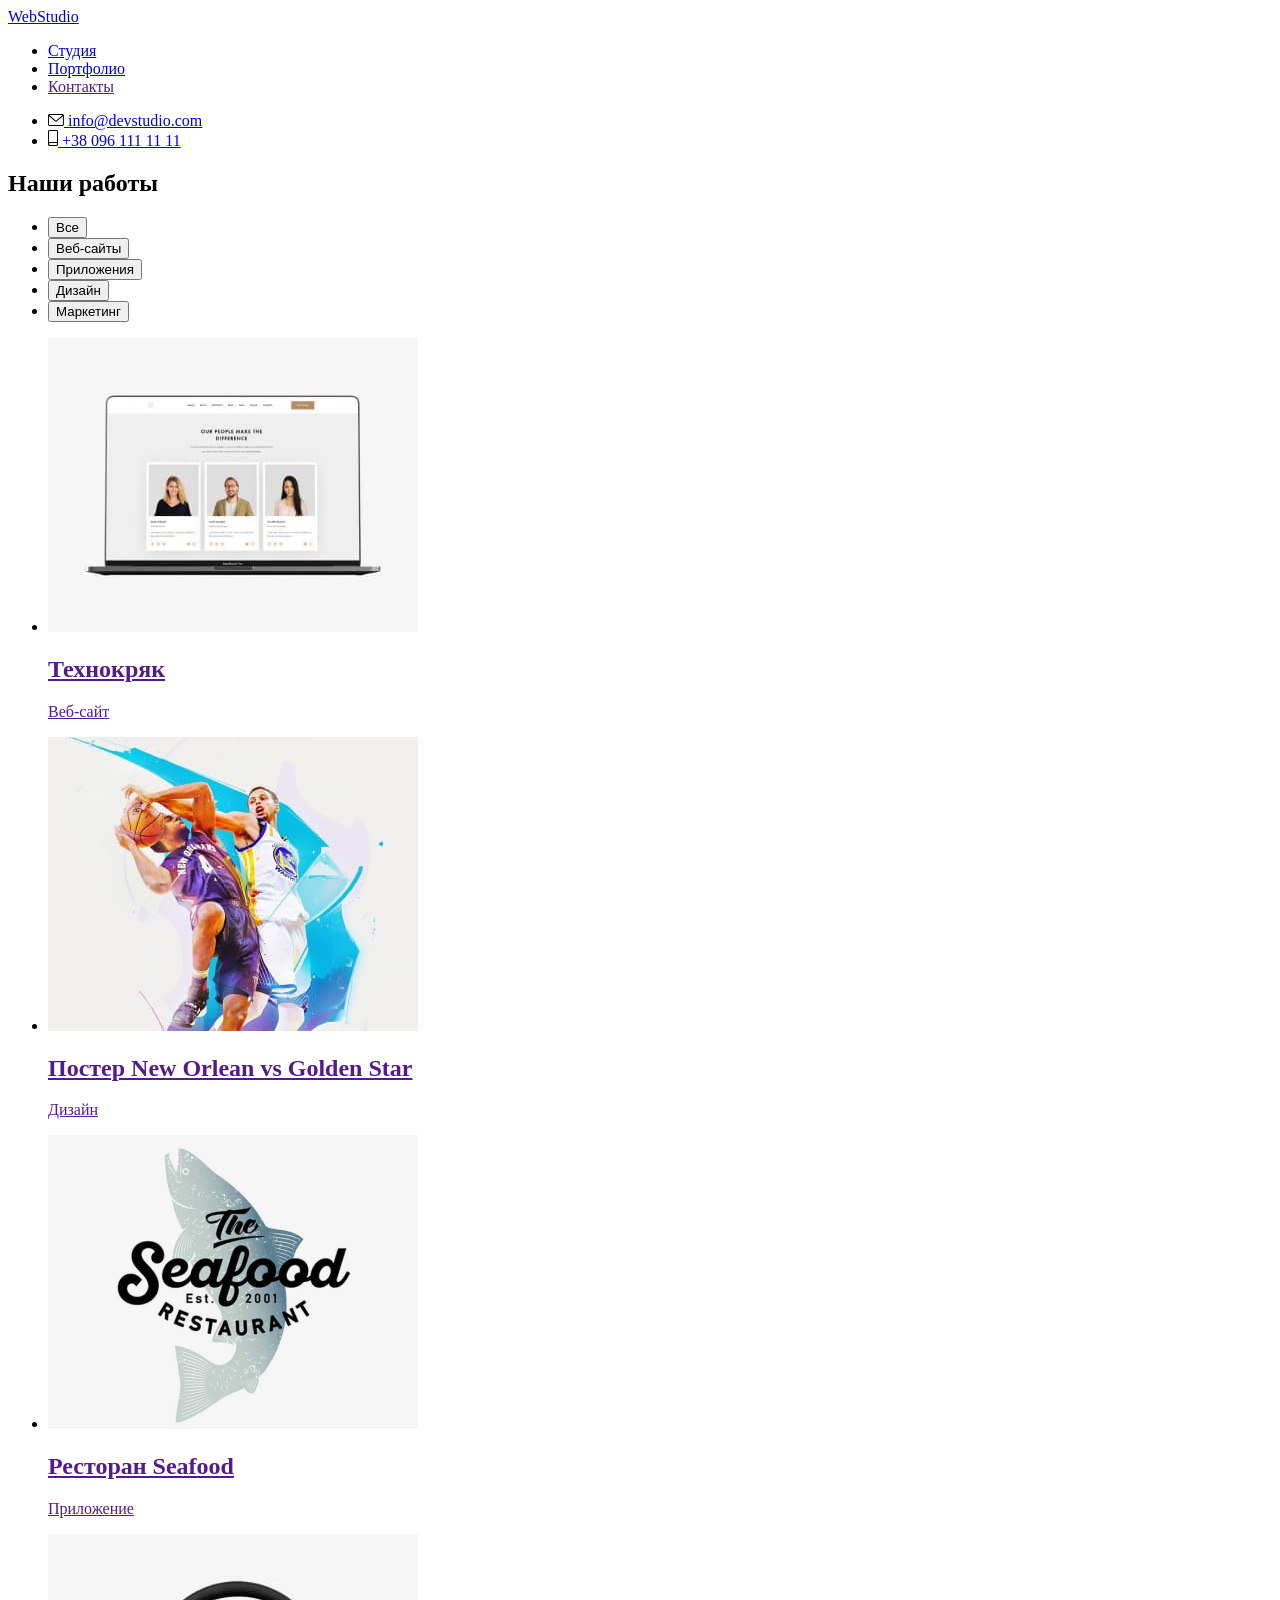
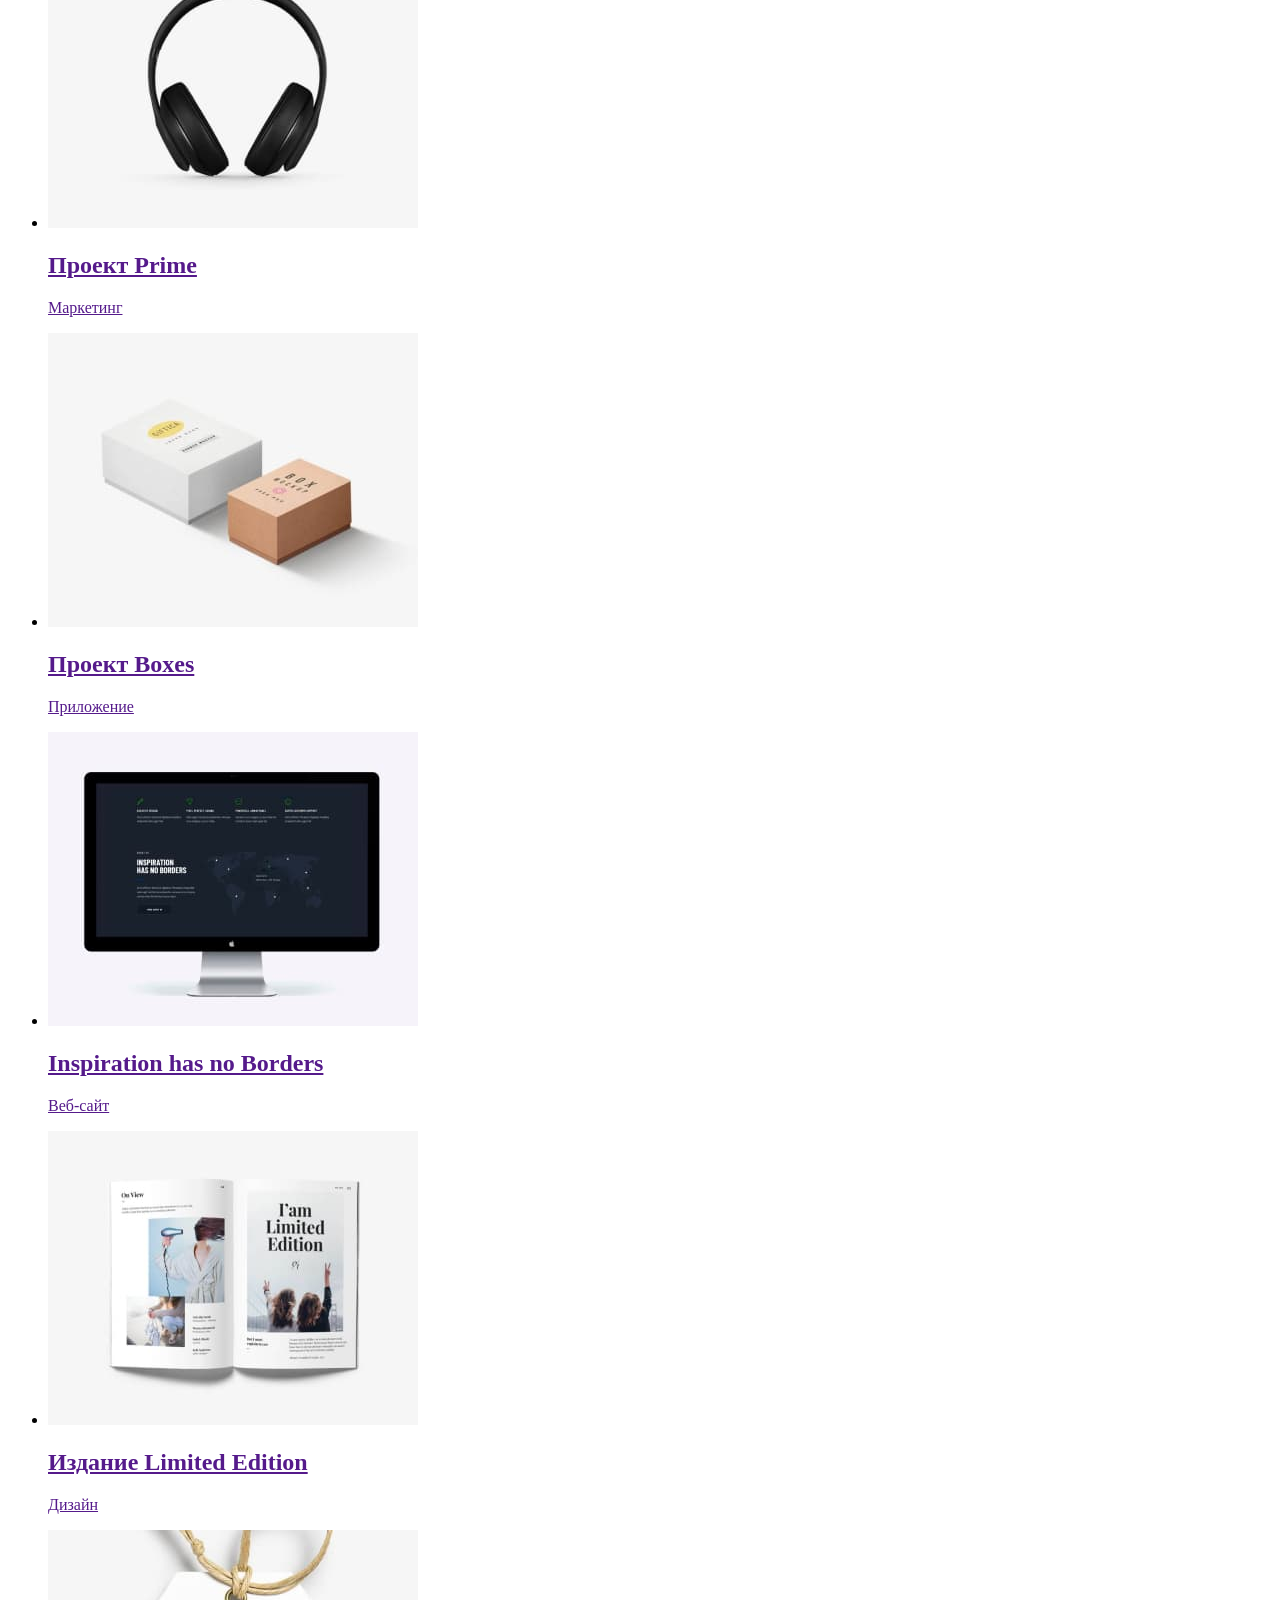
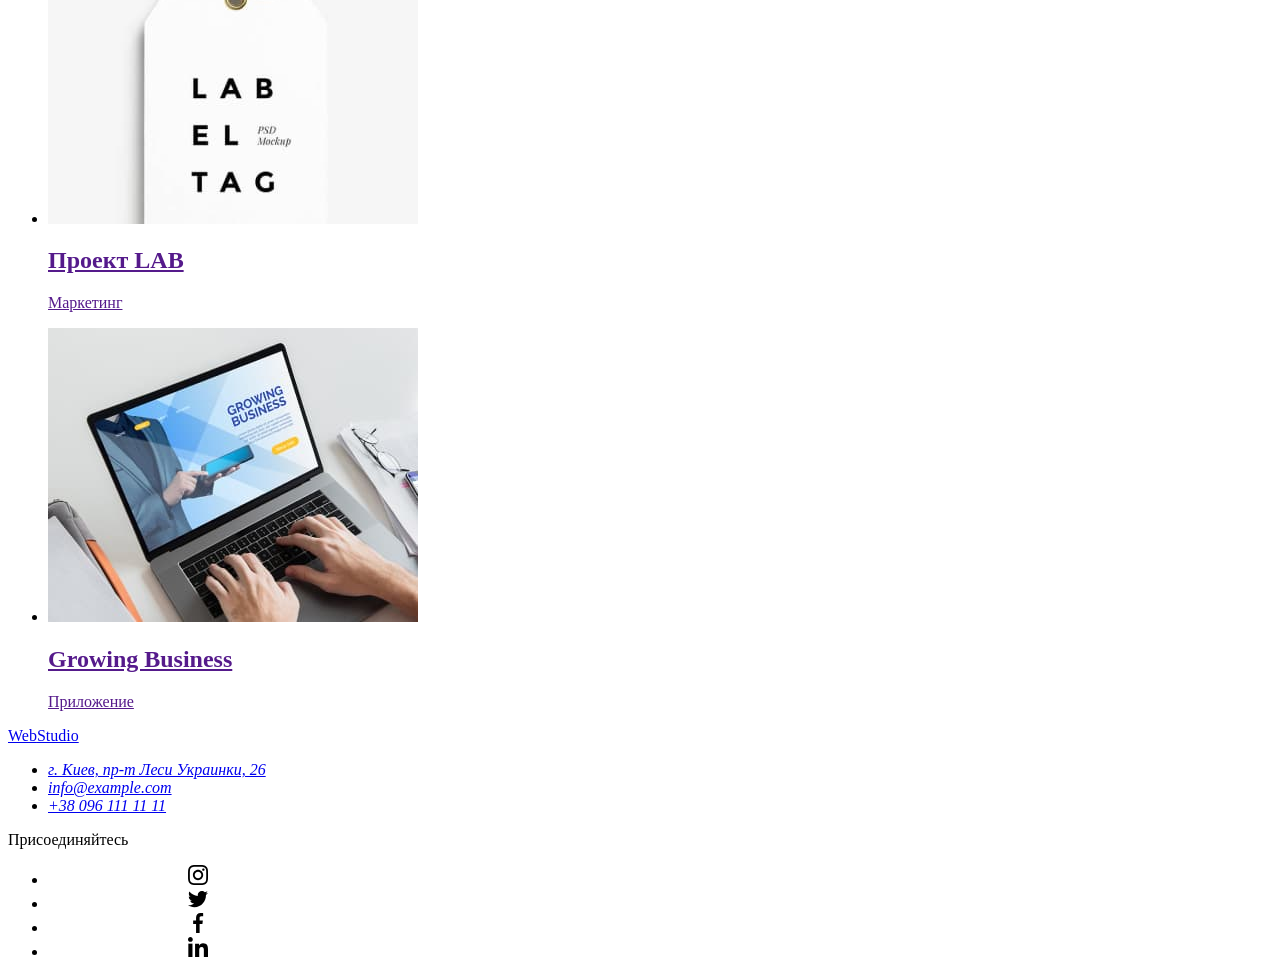
==== portfolio.html @ 6ce8a131 "Добавляет разметку Портфолио" ====
<!DOCTYPE html>
<html lang="ru">
<head>
    <meta charset="UTF-8">
    <meta http-equiv="X-UA-Compatible" content="IE=edge">
    <meta name="viewport" content="width=device-width, initial-scale=1.0">
    <title>Document</title>
    <link href="https://fonts.googleapis.com/css2?family=Raleway:wght@700&family=Roboto:wght@400;500;700;900&display=swap"
        rel="stylesheet">
    <link rel="stylesheet" href="https://github.com/sindresorhus/modern-normalize/blob/main/modern-normalize.css">
    <link rel="stylesheet" href="./css/styles.css">
</head>
<body>
        <!--Шапка сайта-->
    <header class="page-header">
        <nav class="container main-nav">
            <a href="./index.html" class="logo"><span>Web</span>Studio</a>
            <ul class="site-nav list">
                <li class="item"><a href="./index.html" class="link">Студия</a></li>
                <li class="item"><a href="./portfolio.html" class="link">Портфолио</a></li>
                <li class="item"><a href="" class="link">Контакты</a></li>
            </ul>
    
            <ul class="contacts list">
                <li class="item">
                    <a href="mailto:info@devstudio.com" class="contacts-link">
                        <svg class="icon-contacts" width="16" height="12">
                            <use href="./images/icon.svg#icon-envelope"></use>
                        </svg>
                        <span>info@devstudio.com</span>
                    </a>
                </li>
                <li class="item">
                    <a href="tel:+380961111111" class="contacts-link">
                        <svg class="icon-contacts" width="10" height="16">
                            <use href="./images/icon.svg#icon-smartphone"></use>
                        </svg>
                        <span>+38 096 111 11 11</span>
                    </a>
                </li>
            </ul>
        </nav>
    </header>

        <main>
            <!--Портфолио-->
            <section class="section">
                <div class="container container-filtr">
                <!--Смысловой заголовок, который скроется в css-->
                <h1 class="visually-hidden">Наши работы</h1>
                <ul class="filtr list">
                    <li class="filtr-button"><button type="button" class="button">Все</button></li>
                    <li class="filtr-button"><button type="button" class="button">Веб-сайты</button></li>
                    <li class="filtr-button"><button type="button" class="button">Приложения</button></li>
                    <li class="filtr-button"><button type="button" class="button">Дизайн</button></li>
                    <li class="filtr-button"><button type="button" class="button">Маркетинг</button></li>
                </ul>

                <ul class="list list-examples">
                    <li class="examples-elements">
                        <a href="">
                            <img src="./images/Технокряк.jpg" alt="Команда" width="370">
                            <div class="examples-text">
                            <h2 class="title-list">Технокряк</h2>
                            <p class="text">Веб-сайт</p>
                        </a>
                    </li>

                    <li class="examples-elements">
                        <a href="">
                            <img src="./images/Постер.jpg" alt="Два баскетболиста" width="370">  
                            <div class="examples-text">
                            <h2 class="title-list">Постер New Orlean vs Golden Star</h2>
                            <p class="text">Дизайн</p>
                            </div>
                        </a>
                    </li>

                    <li class="examples-elements">
                        <a href="">
                            <img src="./images/Ресторан.jpg" alt="Логотип ресторана с рыбой" width="370">
                            <div class="examples-text">
                            <h2 class="title-list">Ресторан Seafood</h2>
                            <p class="text">Приложение</p>
                            </div>
                        </a>
                    </li>

                    <li class="examples-elements">
                        <a href="">
                            <img src="./images/Prime.jpg" alt="Наушники" width="370">
                            <div class="examples-text">
                            <h2 class="title-list">Проект Prime</h2>
                            <p class="text">Маркетинг</p>
                            </div>
                        </a>
                    </li>

                    <li class="examples-elements">
                        <a href="">
                            <img src="./images/Boxes.jpg" alt="Коробка" width="370">
                            <div class="examples-text">
                            <h2 class="title-list">Проект Boxes</h2>
                            <p class="text">Приложение</p>
                            </div>
                        </a>
                    </li>

                    <li class="examples-elements">
                        <a href=""><img src="./images/Inspiration.jpg" alt="Экран компьютера" width="370">
                            <div class="examples-text">
                            <h2 class="title-list">Inspiration has no Borders</h2>
                            <p class="text">Веб-сайт</p>
                            </div>
                        </a>
                    </li>

                    <li class="examples-elements">
                        <a href="">
                            <img src="./images/Издание.jpg" alt="Книга" width="370">
                            <div class="examples-text">
                            <h2 class="title-list">Издание Limited Edition</h2>
                            <p class="text">Дизайн</p>
                            </div>
                        </a>
                    </li>

                    <li class="examples-elements">
                        <a href=""><img src="./images/Lab.jpg" alt="Бреллок" width="370">
                            <div class="examples-text">
                            <h2 class="title-list">Проект LAB</h2>
                            <p class="text">Маркетинг</p>
                            </div>
                        </a>
                    </li>

                    <li class="examples-elements">
                        <a href="">
                            <img src="./images/Growing.jpg" alt="Ноутбук" width="370"> 
                            <div class="examples-text">
                            <h2 class="title-list">Growing Business</h2>
                            <p class="text">Приложение</p>
                            </div>
                        </a>
                    </li>
                </ul>
                </div>

            </section>

        </main>

            <!--Футер-->
            <footer>
    <section class="footer">
        <div class="container footer-cont">
            <div class="footer-address">
            <a href="./index.html" class="logo footer"><span>Web</span>Studio</a>
            <address>
                <ul class="address list">
                    <li class="footer-item"><a href="https://google/maps/CWAaKW5dbzgjnJqV8" class="address-text">г. Киев, пр-т Леси Украинки, 26</a>
                    </li>
                    <li class="footer-item"><a href="mailto:info@example.com" class="footer-contacts">info@example.com</a></li>
                    <li class="footer-item"><a href="tel:+380961111111" class="footer-contacts">+38 096 111 11 11</a></li>
                </ul>
            </address>
        </div>

                    <div class="footer-socials join">
                        <p class="text-join">Присоединяйтесь</p>
                        <ul class="footer-join-list list">
                            <li class="footer-socials-item">
                                <a href="" class="footer-socials-link">
                                    <svg class="footer-socials-icon width=" 20" height="20">
                                        <use href="./images/icon.svg#icon-instagram-2"></use>
                                    </svg>
                                </a>
                            </li>
                            <li class="footer-socials-item">
                                <a href="" class="footer-socials-link">
                                    <svg class="footer-socials-icon width=" 20" height="20">
                                        <use href="./images/icon.svg#icon-twitter-1"></use>
                                    </svg>
                                </a>
                            </li>
                            <li class="footer-socials-item">
                                <a href="" class="footer-socials-link">
                                    <svg class="footer-socials-icon width=" 20" height="20">
                                        <use href="./images/icon.svg#icon-facebook-1"></use>
                                    </svg>
                                </a>
                            </li>
                            <li class="footer-socials-item">
                                <a href="" class="footer-socials-link">
                                    <svg class="footer-socials-icon width=" 20" height="20">
                                        <use href="./images/icon.svg#icon-linkedin-1"></use>
                                    </svg>
                                </a>
                            </li>
                        </ul>
                    </div>
        </div>
    </section>
    </footer>
</body>
</html>
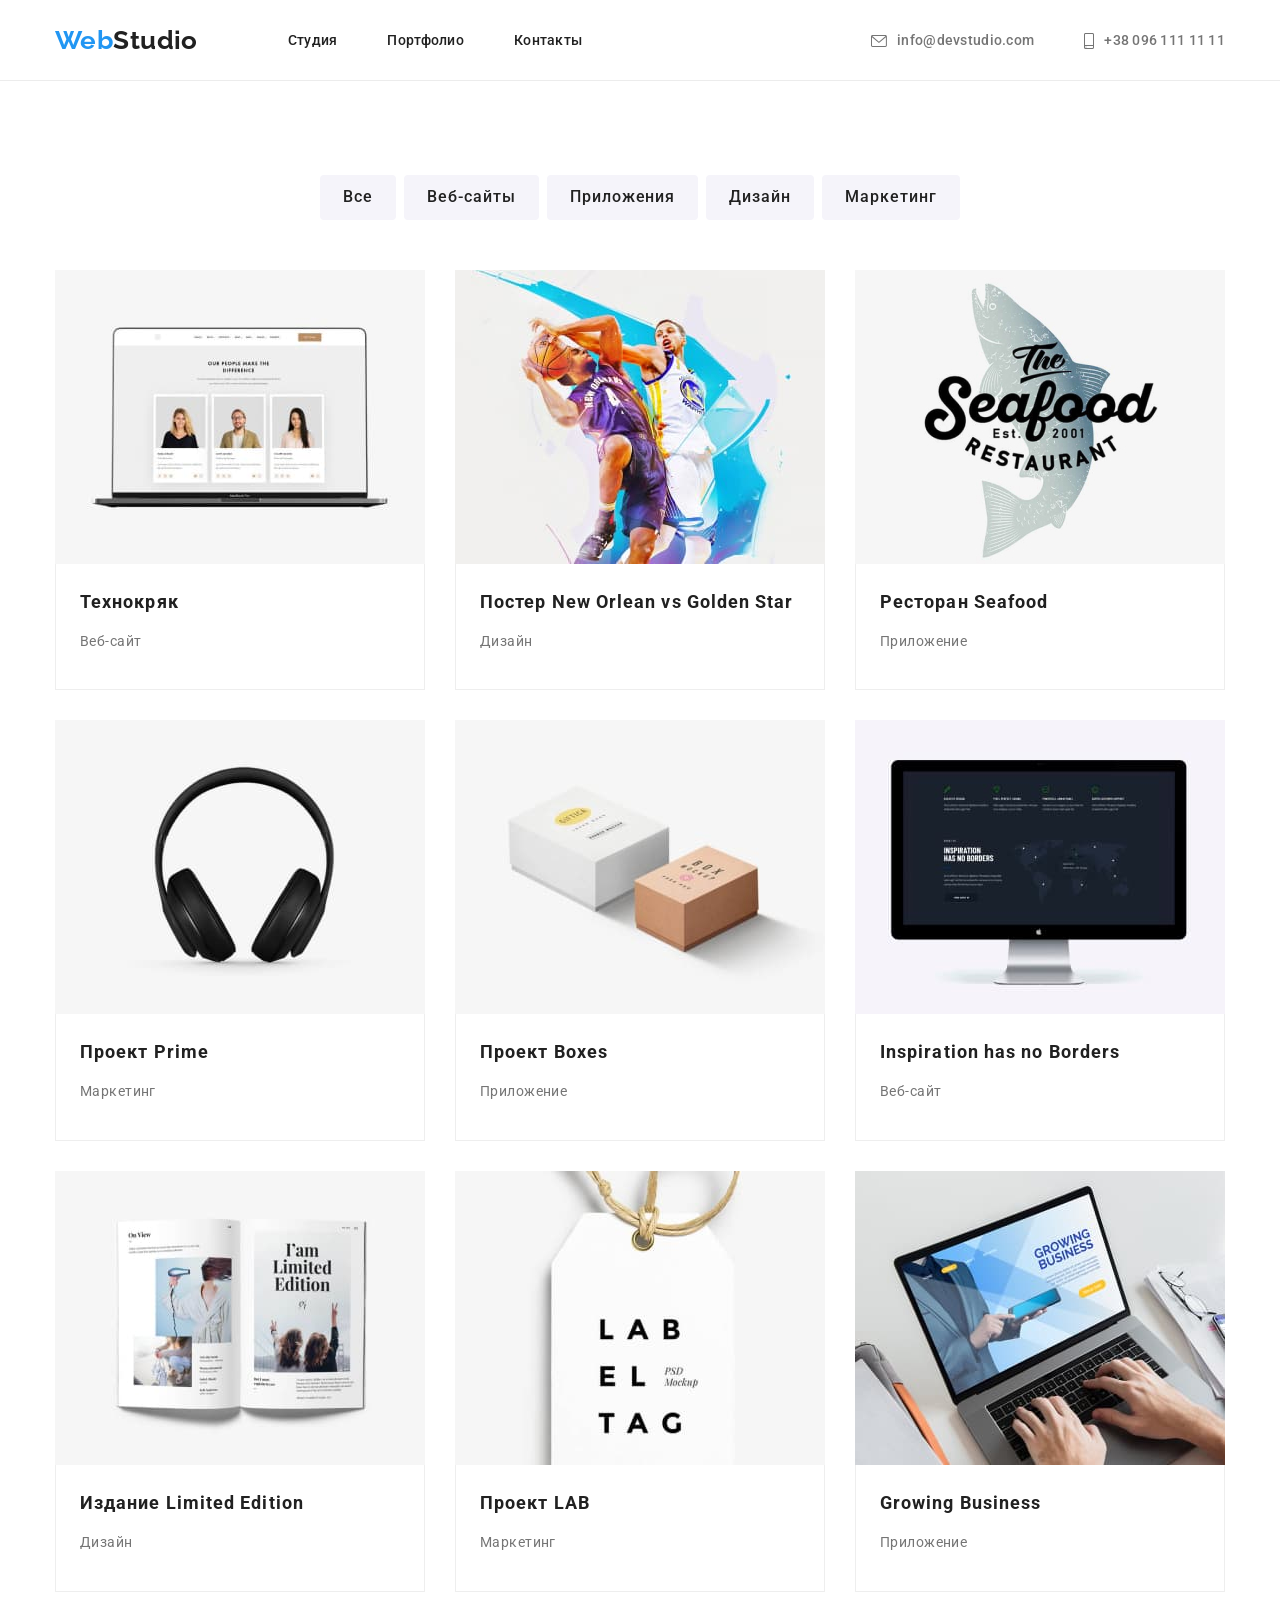
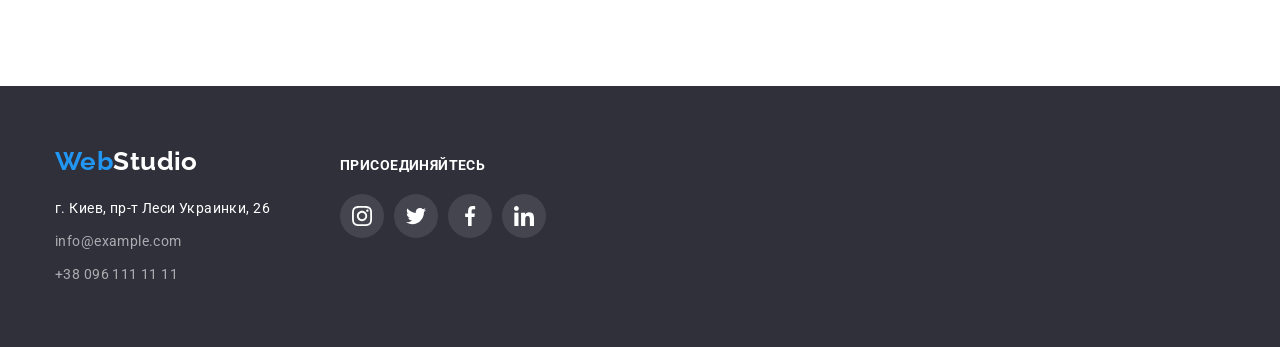
==== commit 75f8bf7f: "Добавляет разметку portfolio.html" ====
--- a/portfolio.html
+++ b/portfolio.html
@@ -58,16 +58,17 @@
 
                 <ul class="list list-examples">
                     <li class="examples-elements">
-                        <a href="">
+                        <a href="" class="examples-link">
                             <img src="./images/Технокряк.jpg" alt="Команда" width="370">
                             <div class="examples-text">
                             <h2 class="title-list">Технокряк</h2>
                             <p class="text">Веб-сайт</p>
-                        </a>
-                    </li>
-
-                    <li class="examples-elements">
-                        <a href="">
+                            </div>
+                        </a>
+                    </li>
+
+                    <li class="examples-elements">
+                        <a href="" class="examples-link">
                             <img src="./images/Постер.jpg" alt="Два баскетболиста" width="370">  
                             <div class="examples-text">
                             <h2 class="title-list">Постер New Orlean vs Golden Star</h2>
@@ -77,7 +78,7 @@
                     </li>
 
                     <li class="examples-elements">
-                        <a href="">
+                        <a href="" class="examples-link">
                             <img src="./images/Ресторан.jpg" alt="Логотип ресторана с рыбой" width="370">
                             <div class="examples-text">
                             <h2 class="title-list">Ресторан Seafood</h2>
@@ -87,7 +88,7 @@
                     </li>
 
                     <li class="examples-elements">
-                        <a href="">
+                        <a href="" class="examples-link">
                             <img src="./images/Prime.jpg" alt="Наушники" width="370">
                             <div class="examples-text">
                             <h2 class="title-list">Проект Prime</h2>
@@ -97,7 +98,7 @@
                     </li>
 
                     <li class="examples-elements">
-                        <a href="">
+                        <a href="" class="examples-link">
                             <img src="./images/Boxes.jpg" alt="Коробка" width="370">
                             <div class="examples-text">
                             <h2 class="title-list">Проект Boxes</h2>
@@ -107,7 +108,8 @@
                     </li>
 
                     <li class="examples-elements">
-                        <a href=""><img src="./images/Inspiration.jpg" alt="Экран компьютера" width="370">
+                        <a href="" class="examples-link">
+                            <img src="./images/Inspiration.jpg" alt="Экран компьютера" width="370">
                             <div class="examples-text">
                             <h2 class="title-list">Inspiration has no Borders</h2>
                             <p class="text">Веб-сайт</p>
@@ -116,7 +118,7 @@
                     </li>
 
                     <li class="examples-elements">
-                        <a href="">
+                        <a href="" class="examples-link">
                             <img src="./images/Издание.jpg" alt="Книга" width="370">
                             <div class="examples-text">
                             <h2 class="title-list">Издание Limited Edition</h2>
@@ -126,7 +128,8 @@
                     </li>
 
                     <li class="examples-elements">
-                        <a href=""><img src="./images/Lab.jpg" alt="Бреллок" width="370">
+                        <a href="" class="examples-link">
+                            <img src="./images/Lab.jpg" alt="Бреллок" width="370">
                             <div class="examples-text">
                             <h2 class="title-list">Проект LAB</h2>
                             <p class="text">Маркетинг</p>
@@ -135,7 +138,7 @@
                     </li>
 
                     <li class="examples-elements">
-                        <a href="">
+                        <a href="" class="examples-link">
                             <img src="./images/Growing.jpg" alt="Ноутбук" width="370"> 
                             <div class="examples-text">
                             <h2 class="title-list">Growing Business</h2>
@@ -158,10 +161,15 @@
             <a href="./index.html" class="logo footer"><span>Web</span>Studio</a>
             <address>
                 <ul class="address list">
-                    <li class="footer-item"><a href="https://google/maps/CWAaKW5dbzgjnJqV8" class="address-text">г. Киев, пр-т Леси Украинки, 26</a>
-                    </li>
-                    <li class="footer-item"><a href="mailto:info@example.com" class="footer-contacts">info@example.com</a></li>
-                    <li class="footer-item"><a href="tel:+380961111111" class="footer-contacts">+38 096 111 11 11</a></li>
+                    <li class="footer-item">
+                        <a href="https://google/maps/CWAaKW5dbzgjnJqV8" class="address-text">г. Киев, пр-т Леси Украинки, 26</a>
+                    </li>
+                    <li class="footer-item">
+                        <a href="mailto:info@example.com" class="footer-contacts">info@example.com</a>
+                    </li>
+                    <li class="footer-item">
+                        <a href="tel:+380961111111" class="footer-contacts">+38 096 111 11 11</a>
+                    </li>
                 </ul>
             </address>
         </div>
@@ -171,28 +179,28 @@
                         <ul class="footer-join-list list">
                             <li class="footer-socials-item">
                                 <a href="" class="footer-socials-link">
-                                    <svg class="footer-socials-icon width=" 20" height="20">
+                                    <svg class="footer-socials-icon" width="20" height="20">
                                         <use href="./images/icon.svg#icon-instagram-2"></use>
                                     </svg>
                                 </a>
                             </li>
                             <li class="footer-socials-item">
                                 <a href="" class="footer-socials-link">
-                                    <svg class="footer-socials-icon width=" 20" height="20">
+                                    <svg class="footer-socials-icon" width="20" height="20">
                                         <use href="./images/icon.svg#icon-twitter-1"></use>
                                     </svg>
                                 </a>
                             </li>
                             <li class="footer-socials-item">
                                 <a href="" class="footer-socials-link">
-                                    <svg class="footer-socials-icon width=" 20" height="20">
+                                    <svg class="footer-socials-icon" width="20" height="20">
                                         <use href="./images/icon.svg#icon-facebook-1"></use>
                                     </svg>
                                 </a>
                             </li>
                             <li class="footer-socials-item">
                                 <a href="" class="footer-socials-link">
-                                    <svg class="footer-socials-icon width=" 20" height="20">
+                                    <svg class="footer-socials-icon" width="20" height="20">
                                         <use href="./images/icon.svg#icon-linkedin-1"></use>
                                     </svg>
                                 </a>
--- a/css/styles.css
+++ b/css/styles.css
@@ -0,0 +1,600 @@
+:root {
+  --primary-background-color: #e5e5e5;
+  --secondary-background-color: #2f303a;
+  --team-background-color: #f5f4fa;
+  --primary-text-color: #757575;
+  --secondary-text-color: #212121;
+  --accent-color: #2196f3;
+  --hero-text-color: #ffffff;
+  --icon-color: #afb1b8;
+}
+
+html {
+  box-sizing: border-box;
+}
+
+*,
+*::before,
+*::after {
+  box-sizing: inherit;
+}
+
+body {
+  background-color: var(--hero-text-color);
+  color: var(--primary-text-color);
+
+  margin: 0;
+
+  font-family: Roboto, sans-serif;
+  font-size: 14px;
+  line-height: 1.7;
+  letter-spacing: 0.03em;
+}
+
+/* Утилиты */
+
+.container {
+  margin-left: auto;
+  margin-right: auto;
+  width: 1200px;
+  padding-left: 15px;
+  padding-right: 15px;
+}
+
+.section {
+  padding-top: 94px;
+  padding-bottom: 94px;
+}
+
+.list {
+  list-style: none;
+  margin: 0;
+  padding: 0;
+}
+
+h1,
+h2,
+h3,
+p {
+  margin: 0;
+  padding: 0;
+}
+
+.visually-hidden {
+  position: absolute;
+  width: 1px;
+  height: 1px;
+  margin: -1px;
+  padding: 0;
+  overflow: hidden;
+  border: 0;
+  clip: rect(0 0 0 0);
+}
+
+img {
+  display: block;
+  min-width: 100%;
+  height: auto;
+}
+
+/* Шапка сайта */
+
+.page-header {
+  background-color: var(--hero-text-color);
+
+  border-bottom: 1px solid #ececec;
+  padding-bottom: 24px;
+  padding-top: 25px;
+}
+
+/* Логотип */
+
+.logo {
+  color: var(--secondary-text-color);
+
+  display: block;
+
+  font-family: Raleway, sans-serif;
+  font-weight: 700;
+  font-size: 26px;
+  line-height: 1.2;
+  text-decoration: none;
+}
+
+.logo span {
+  color: var(--accent-color);
+  margin-bottom: 25px;
+}
+
+/* Навигация */
+
+.main-nav {
+  display: flex;
+  align-items: center;
+}
+
+.site-nav {
+  display: flex;
+  margin-left: 90px;
+}
+
+.site-nav .link {
+  display: block;
+
+  color: var(--secondary-text-color);
+  font-family: Roboto, sans-serif;
+  font-weight: 500;
+  font-size: 14px;
+  line-height: 1.2;
+  letter-spacing: 0.02em;
+  text-decoration: none;
+}
+
+.site-nav .link:hover,
+.site-nav .link:focus {
+  color: var(--accent-color);
+}
+
+.site-nav .item + .item {
+  margin-left: 50px;
+}
+
+.contacts {
+  margin-left: auto;
+  display: flex;
+}
+
+.contacts-link {
+  font-family: Roboto, sans-serif;
+  font-weight: 500;
+  font-size: 14px;
+  line-height: 1.2;
+  letter-spacing: 0.02em;
+  text-decoration: none;
+  display: flex;
+  align-items: center;
+  color: var(--primary-text-color);
+}
+
+.icon-contacts {
+  fill: currentColor;
+
+  margin-right: 10px;
+}
+
+.contacts-link:hover,
+.contacts-link:focus {
+  color: var(--accent-color);
+}
+
+.contacts .item + .item {
+  margin-left: 50px;
+}
+
+/* Герой */
+
+.hero {
+  text-align: center;
+  padding-top: 200px;
+  padding-bottom: 200px;
+
+  max-width: 1600px;
+  height: 600px;
+  margin-left: auto;
+  margin-right: auto;
+
+  background-image: linear-gradient(
+      to right,
+      rgba(47, 48, 58, 0.4),
+      rgba(47, 48, 58, 0.4)
+    ),
+    url(../images/overlay.jpg);
+  background-repeat: no-repeat;
+  background-position: center;
+  background-size: cover;
+  background-color: var(--secondary-background-color);
+}
+.hero-title {
+  color: var(--hero-text-color);
+
+  width: 696px;
+  margin: 0 auto;
+  margin-bottom: 30px;
+
+  font-weight: 900;
+  font-size: 44px;
+  line-height: 1.36;
+  letter-spacing: 0.06em;
+  text-transform: uppercase;
+}
+
+.button-hero {
+  margin-left: auto;
+  margin-right: auto;
+  min-width: 200px;
+  padding-top: 10px;
+  padding-right: 32px;
+  padding-bottom: 10px;
+  padding-left: 32px;
+
+  color: var(--hero-text-color);
+  background-color: var(--accent-color);
+
+  display: inline-block;
+  border-radius: 4px;
+  border: 1px solid transparent;
+
+  font-family: Roboto, sans-serif;
+  font-weight: 700;
+  font-size: 16px;
+  line-height: 1.9;
+  letter-spacing: 0.06em;
+  align-items: center;
+  text-align: center;
+
+  box-shadow: 0px 4px 4px rgba(0, 0, 0, 0.15);
+  border-width: 0px;
+}
+
+/* Наши преимущества */
+section.section.features {
+  padding-bottom: 0;
+}
+.list.features {
+  display: flex;
+}
+
+.item-features {
+  width: 270px;
+}
+
+.list.features .item-features + .item-features {
+  margin-left: 30px;
+}
+
+.title {
+  color: var(--secondary-text-color);
+
+  margin-bottom: 10px;
+
+  font-weight: 700;
+  font-size: 14px;
+  line-height: 1.14;
+  text-transform: uppercase;
+}
+
+.features-link {
+}
+
+.features-svg {
+  margin-bottom: 30px;
+
+  width: 270px;
+  height: 120px;
+  border-radius: 4px;
+  background-color: var(--team-background-color);
+  display: flex;
+  align-items: center;
+  justify-content: center;
+}
+
+.item-features + .item-features {
+  margin-left: 30px;
+}
+
+/* Чем мы занимаемся */
+
+.section-title {
+  color: var(--secondary-text-color);
+
+  padding-top: 0;
+  text-align: center;
+  margin-bottom: 50px;
+
+  font-weight: 700;
+  font-size: 36px;
+  line-height: 1.16;
+}
+
+.title-team {
+  color: var(--secondary-text-color);
+
+  font-weight: 500;
+  font-size: 16px;
+  line-height: 1.18;
+}
+
+.list.img {
+  display: flex;
+}
+
+.list.img .item-list + .item-list {
+  margin-left: 30px;
+}
+
+/* Наша команда */
+
+.section-team {
+  background-color: var(--team-background-color);
+}
+
+.list.profession {
+  display: flex;
+  text-align: center;
+}
+
+.list.profession .item-profession + .item-profession {
+  margin-left: 30px;
+}
+
+.item-profession {
+  background-color: var(--hero-text-color);
+  width: 270px;
+  box-shadow: 0px 1px 3px rgba(0, 0, 0, 0.12);
+  border-radius: 0px 0px 4px 4px;
+  border-width: 0px;
+}
+
+.list-group-team {
+  padding-top: 30px;
+  padding-bottom: 30px;
+}
+
+.title-team {
+  margin-bottom: 10px;
+  text-align: center;
+}
+
+.team-socials-list {
+  display: flex;
+  justify-content: center;
+}
+
+.team-socils-link {
+  width: 44px;
+  height: 44px;
+  background-color: var(--hero-text-color);
+  border-radius: 50%;
+  display: flex;
+  align-items: center;
+  justify-content: center;
+  color: var(--icon-color);
+}
+
+.team-socials-icon {
+  fill: currentColor;
+}
+
+.team-socils-link:hover,
+.team-socils-link:focus {
+  background-color: var(--accent-color);
+  color: var(--hero-text-color);
+}
+
+.team-socials-item + .team-socials-item {
+  margin-left: 10px;
+}
+
+/* Постоянные клиенты */
+
+.clients-list {
+  display: flex;
+}
+
+.item-clients-link {
+  width: 170px;
+  height: 92px;
+  border: 1px solid #afb1b8;
+  box-sizing: border-box;
+  border-radius: 4px;
+  display: flex;
+  align-items: center;
+  justify-content: center;
+  color: #afb1b8;
+}
+
+.icon-clients {
+  fill: currentColor;
+}
+
+.item-clients-link:hover,
+.item-clients-link:hover {
+  color: var(--accent-color);
+  border-color: var(--accent-color);
+}
+.item-clients + .item-clients {
+  margin-left: 30px;
+}
+
+/* Свойство text применен к страницам Студио и Портфолио */
+.text {
+  color: var(--primary-text-color);
+  margin-bottom: 16px;
+}
+
+/* Страница Портфолио */
+
+.filtr.list {
+  display: flex;
+  justify-content: center;
+}
+
+.filtr.list .filtr-button + .filtr-button {
+  margin-left: 8px;
+}
+
+.filtr .button {
+  padding-top: 6px;
+  padding-right: 22px;
+  padding-bottom: 6px;
+  padding-left: 22px;
+
+  display: flex;
+  align-items: center;
+  text-align: center;
+  border-radius: 4px;
+  border: 1px solid transparent;
+
+  color: var(--secondary-text-color);
+  background-color: var(--team-background-color);
+
+  font-family: Roboto, sans-serif;
+  font-weight: 500;
+  font-size: 16px;
+  line-height: 1.9;
+  letter-spacing: 0.06em;
+}
+
+.filtr .button:hover,
+.filtr .button:focus {
+  color: var(--hero-text-color);
+  background-color: var(--accent-color);
+  box-shadow: 0px 3px 1px rgba(0, 0, 0, 0.1), 0px 1px 2px rgba(0, 0, 0, 0.08),
+    0px 2px 2px rgba(0, 0, 0, 0.12);
+}
+
+.filtr.filtr.list {
+  margin-bottom: 50px;
+}
+
+/* Наши работы */
+
+.examples-elements {
+  background: #ffffff;
+
+  max-width: 370px;
+  margin-left: 30px;
+  margin-bottom: 30px;
+  box-sizing: border-box;
+}
+
+.examples-elements a {
+  display: block;
+  text-decoration: none;
+}
+
+.examples-elements:nth-child(3n) {
+  margin-right: 0;
+}
+
+.examples-link:hover,
+.examples-link:focus {
+  box-shadow: 0px 1px 1px rgba(0, 0, 0, 0.12), 0px 4px 4px rgba(0, 0, 0, 0.06),
+    1px 4px 6px rgba(0, 0, 0, 0.16);
+}
+
+.examples-text {
+  padding-right: 24px;
+  padding-left: 24px;
+  padding-top: 20px;
+  padding-bottom: 20px;
+
+  border-right: 1px solid #eeeeee;
+  border-bottom: 1px solid #eeeeee;
+  border-left: 1px solid #eeeeee;
+}
+
+.list-examples {
+  display: flex;
+  flex-wrap: wrap;
+  margin-left: -30px;
+  margin-bottom: -30px;
+}
+
+.title-list {
+  margin-bottom: 10px;
+
+  color: var(--secondary-text-color);
+
+  font-weight: 700;
+  font-size: 18px;
+  line-height: 2;
+  letter-spacing: 0.06em;
+
+  text-decoration: none;
+}
+
+/* Футер */
+
+footer {
+  padding-top: 60px;
+  padding-bottom: 60px;
+  background-color: var(--secondary-background-color);
+}
+
+.logo.footer {
+  color: var(--hero-text-color);
+}
+
+.address.list {
+  margin-top: 20px;
+}
+.address-text,
+.footer-contacts {
+  color: var(--hero-text-color);
+
+  font-family: Roboto, sans-serif;
+  font-style: normal;
+  font-weight: 400;
+  font-size: 14px;
+  line-height: 1.7;
+  letter-spacing: 0.03em;
+
+  text-decoration: none;
+}
+
+.address .footer-item + .footer-item {
+  margin-top: 9px;
+}
+
+.footer-contacts {
+  color: rgba(255, 255, 255, 0.6);
+}
+
+.footer-cont {
+  display: flex;
+  align-items: baseline;
+}
+
+.footer-socials.join {
+  margin-left: 70px;
+}
+
+.text-join {
+  font-weight: 700;
+  line-height: 1.14;
+  text-transform: uppercase;
+
+  margin-bottom: 20px;
+
+  color: var(--hero-text-color);
+}
+
+.footer-join-list {
+  display: flex;
+  align-items: center;
+}
+
+.footer-socials-link {
+  width: 44px;
+  height: 44px;
+  background-color: rgba(255, 255, 255, 0.1);
+  border-radius: 50%;
+  display: flex;
+  align-items: center;
+  justify-content: center;
+  color: var(--hero-text-color);
+}
+
+.footer-socials-icon {
+  fill: currentColor;
+}
+
+.footer-socials-link:hover,
+.footer-socials-link:focus {
+  background-color: var(--accent-color);
+}
+
+.footer-socials-item + .footer-socials-item {
+  margin-left: 10px;
+}
